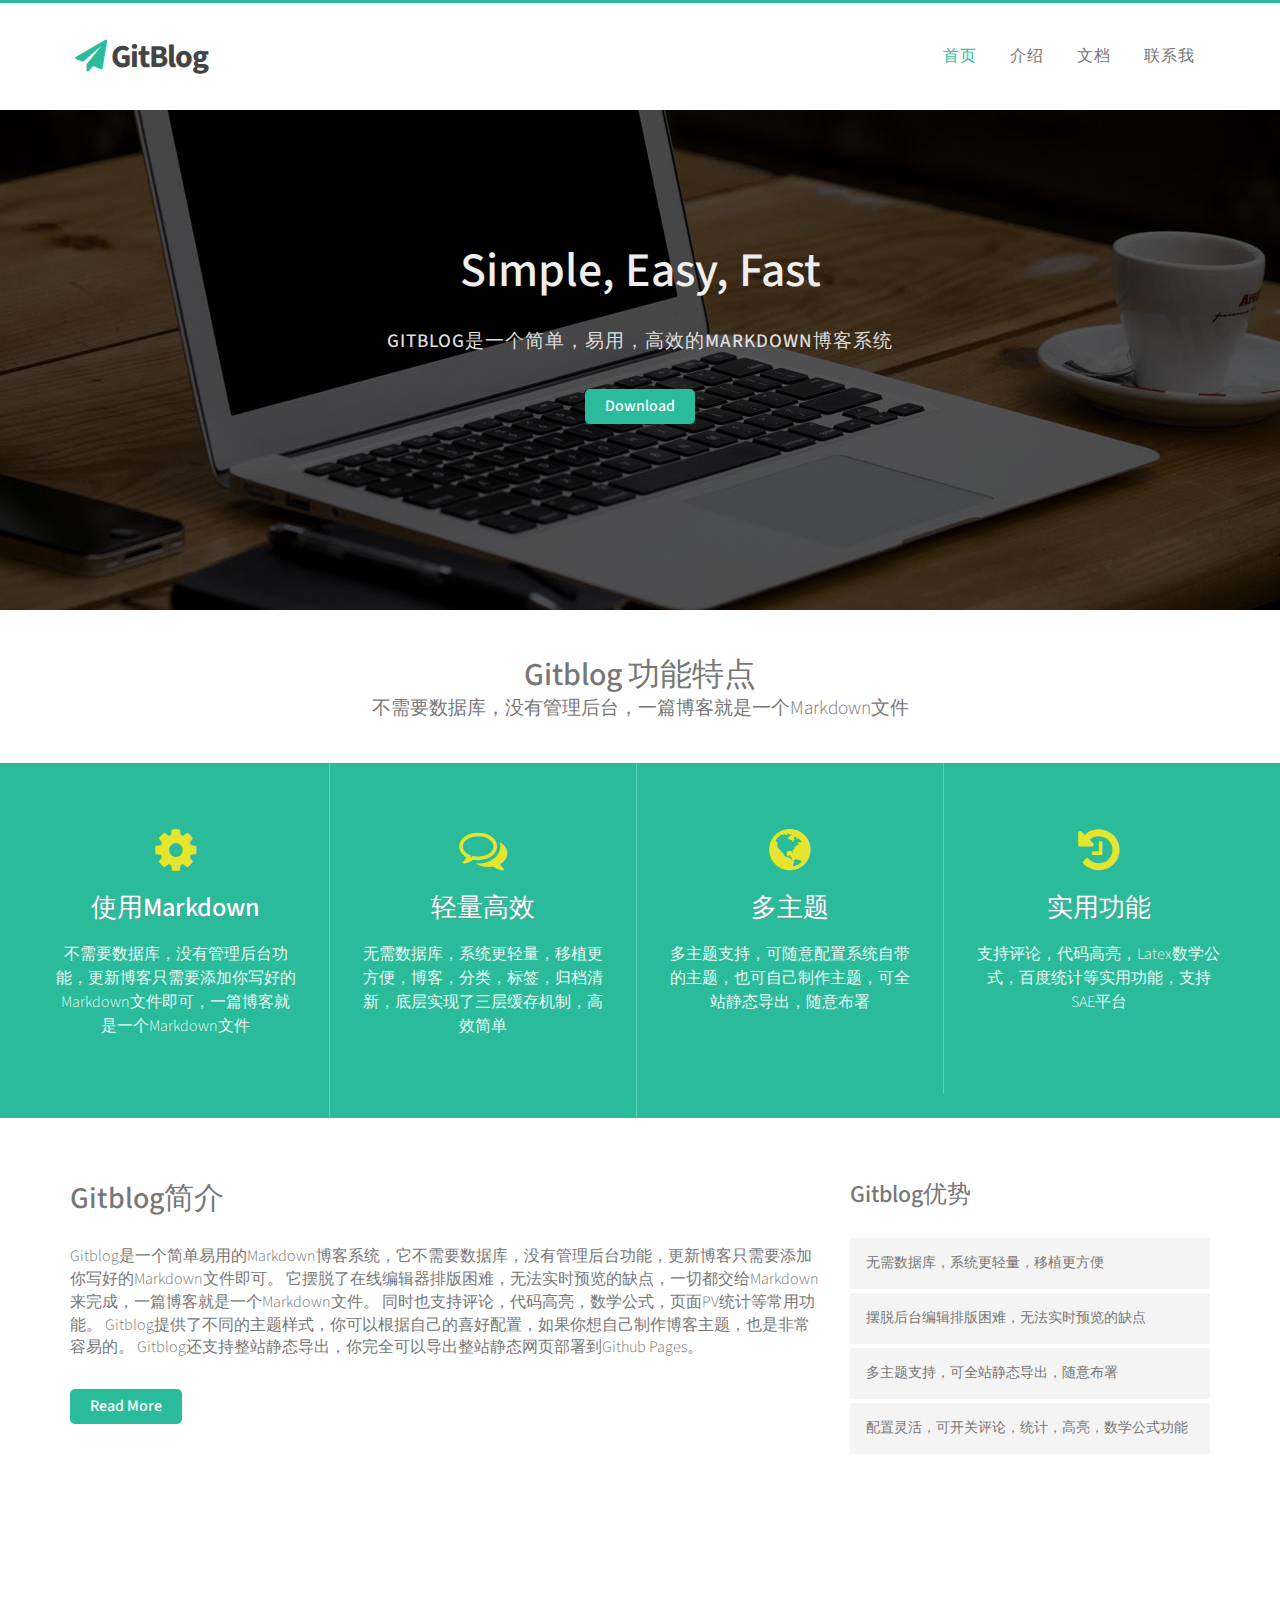
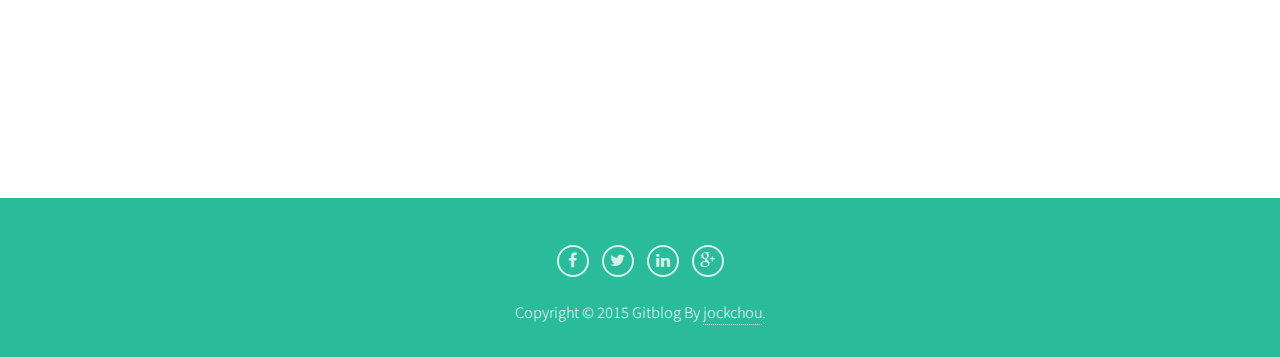
==== index.html @ 912cdc35 "update" ====
<!DOCTYPE html>
<html lang="en">
<head>
    <meta charset="utf-8">
    <meta content="width=device-width, initial-scale=1" name="viewport">
    <title>GitBlog官网</title>
    <meta name="keywords" content="GitBlog官网,GitBlog,Markdown博客,Github博客,markdown写博客">
	<meta name="description" content="Gitblog是一个简单易用的Markdown博客系统，它不需要数据库，没有管理后台功能，更新博客只需要添加你写好的Markdown文件即可。">
    <link href="css/bootstrap.min.css" rel="stylesheet">
    <link href="css/flexslider.css" rel="stylesheet">
    <link href="css/style.css" rel="stylesheet">
    <link href="css/font-awesome.min.css" rel="stylesheet">
    <script src="js/jquery.min.js"></script>
    <script>
    var _hmt = _hmt || [];
    (function() {
      var hm = document.createElement("script");
      hm.src = "//hm.baidu.com/hm.js?732acc76ff6bd41343951a67cbfafe34";
      var s = document.getElementsByTagName("script")[0]; 
      s.parentNode.insertBefore(hm, s);
    })();
    </script>
    <link href="http://fonts.useso.com/css?family=Source+Sans+Pro:200,300,400,600,700,900" rel="stylesheet" type="text/css">
</head>

<body>
    <div class="header">
        <div class="container">
            <a class="navbar-brand" href="index.html"><i class="fa fa-paper-plane"></i> GitBlog</a>

            <div class="menu">
                <a class="toggleMenu" href="#"><img alt="GitBlog" src="images/nav_icon.png"></a>

                <ul class="nav" id="nav">
                    <li class="current">
                        <a href="index.html">首页</a>
                    </li>
                    <li>
                        <a href="about.html">介绍</a>
                    </li>
                    <li>
                        <a href="http://gitblogdoc.sinaapp.com/">文档</a>
                    </li>
                    <li>
                        <a href="contact.html">联系我</a>
                    </li>
                    <li style="list-style: none; display: inline">
                        <div class="clear"></div>
                    </li>
                </ul>
                <script src="js/responsive-nav.js" type="text/javascript"></script>
            </div>
        </div>
    </div>


    <div class="banner text-center">
        <div class="container">
            <div class="banner-info">
                <h1>Simple, Easy, Fast</h1>
                <p>Gitblog是一个简单，易用，高效的Markdown博客系统</p>
                <a class="banner_btn" href="https://github.com/jockchou/gitblog/archive/2.0.1.zip">Download</a>
            </div>
        </div>
    </div>

    <div class="main">
        <div class="content_white">
            <h2>Gitblog 功能特点</h2>
            <p>不需要数据库，没有管理后台，一篇博客就是一个Markdown文件</p>
        </div>


        <div class="featured_content" id="feature">
            <div class="container">
                <div class="row text-center">
                    <div class="col-mg-3 col-xs-3 feature_grid1">
                        <i class="fa fa-cog fa-3x"></i>
                        <h3 class="m_1"><a href="###">使用Markdown</a></h3>

                        <p class="m_2">不需要数据库，没有管理后台功能，更新博客只需要添加你写好的Markdown文件即可，一篇博客就是一个Markdown文件</p>
                    </div>


                    <div class="col-mg-3 col-xs-3 feature_grid1">
                        <i class="fa fa-comments-o fa-3x"></i>
                        <h3 class="m_1"><a href="services.html">轻量高效</a></h3>
                        <p class="m_2">无需数据库，系统更轻量，移植更方便，博客，分类，标签，归档清新，底层实现了三层缓存机制，高效简单</p>
                    </div>


                    <div class="col-md-3 col-xs-3 feature_grid1">
                        <i class="fa fa-globe fa-3x"></i>
                        <h3 class="m_1"><a href="services.html">多主题</a></h3>
                        <p class="m_2">多主题支持，可随意配置系统自带的主题，也可自己制作主题，可全站静态导出，随意布署</p>
                    </div>


                    <div class="col-md-3 col-xs-3 feature_grid2">
                        <i class="fa fa-history fa-3x"></i>
                        <h3 class="m_1"><a href="services.html">实用功能</a></h3>
                        <p class="m_2">支持评论，代码高亮，Latex数学公式，百度统计等实用功能，支持SAE平台</p>
                    </div>
                </div>
            </div>
        </div>

        <div class="about-info">
            <div class="container">
                <div class="row">
                    <div class="col-md-8">
                        <div class="block-heading-two">
                            <h2><span>Gitblog简介</span></h2>
                        </div>

                        <p>
                        Gitblog是一个简单易用的Markdown博客系统，它不需要数据库，没有管理后台功能，更新博客只需要添加你写好的Markdown文件即可。
                        它摆脱了在线编辑器排版困难，无法实时预览的缺点，一切都交给Markdown来完成，一篇博客就是一个Markdown文件。
                        同时也支持评论，代码高亮，数学公式，页面PV统计等常用功能。
                        Gitblog提供了不同的主题样式，你可以根据自己的喜好配置，如果你想自己制作博客主题，也是非常容易的。
                        Gitblog还支持整站静态导出，你完全可以导出整站静态网页部署到Github Pages。</p>
                        <p><a class="banner_btn" href="http://gitblogdoc.sinaapp.com/blog/welcome.html">Read More</a>
                        </p>
                    </div>


                    <div class="col-md-4">
                        <div class="block-heading-two">
                            <h3><span>Gitblog优势</span>
                            </h3>
                        </div>

                        <div class="panel-group" id="accordion-alt3">
                            <div class="panel">
                                <div class="panel-heading">
                                    <h4 class="panel-title">无需数据库，系统更轻量，移植更方便</h4>
                                </div>
                            </div>


                            <div class="panel">
                                <div class="panel-heading">
                                    <h4 class="panel-title">摆脱后台编辑排版困难，无法实时预览的缺点
                                    </h4>
                                </div>
                            </div>


                            <div class="panel">
                                <div class="panel-heading">
                                    <h4 class="panel-title">多主题支持，可全站静态导出，随意布署</h4>
                                </div>
                            </div>


                            <div class="panel">
                                <div class="panel-heading">
                                    <h4 class="panel-title">配置灵活，可开关评论，统计，高亮，数学公式功能</h4>
                                </div>
                            </div>
                        </div>
                    </div>
                </div>
            </div>
        </div>


        <div class="highlight-info">
            <div class="overlay spacer">
                <div class="container">
                    <div class="row text-center">
                    如果在实际使用过程中对Gitblog有新的功能需求，或者在使用Gitblog的过程中发现了Bug，欢迎反馈给我。
                    可以直接在Github上提交，也可以发邮件至164068300@qq.com与我取得联系，我将及时回复。
                    如果你自己制作了漂亮好用的主题，也非常欢迎你提交给我，我会在这里展示你的主题链接。
                    如果你正在使用Gitblog，也可以告诉我，我将也会在这里列出使用者名单。
                    如果你想和其他Gitblog使用者讨论交流，欢迎加入QQ群84692078。
                    </div>
                </div>
            </div>
        </div>

        <div class="footer">
            <div class="footer_bottom">
                <div class="follow-us">
                    <a class="fa fa-facebook social-icon" href="#"></a>
                    <a class="fa fa-twitter social-icon" href="#"></a>
                    <a class="fa fa-linkedin social-icon" href="#"></a>
                    <a class="fa fa-google-plus social-icon" href="#"></a>
                </div>


                <div class="copy">
                    <p>Copyright &copy; 2015 Gitblog By <a href="https://github.com/jockchou">jockchou</a>.</p>
                </div>
            </div>
        </div>
        <script src="js/bootstrap.min.js"></script> <script src="js/jquery.flexslider.js"></script>
    </div>
</body>
</html>
---- css/style.css ----
h4, h5, h6, h1, h2, h3 {
	margin-top: 0;
}
ul, ol {
	margin: 0;
}
p {
	margin: 0;
	font-weight: 300;
}
html, body {
	font-family: 'Source Sans Pro', sans-serif;
	font-size: 100%;
	background-color: #FFF;
	color: #777;
}
body a {
	transition: 0.5s all;
	-webkit-transition: 0.5s all;
	-moz-transition: 0.5s all;
	-o-transition: 0.5s all;
	-ms-transition: 0.5s all;
}
.header {
	background: #fff;
	padding: 2em 0;
	border-top: 3px solid #2ABB9B;
}
.navbar-brand {
	font-size: 32px;
	font-weight: 700;
	color: #444;
	letter-spacing: -1px;
	padding: 5px;
}
.navbar-brand:hover {
	color: #2ABB9B;
}
.navbar-brand .fa {
	color: #2abb9b;
}
.copyrights{text-indent:-9999px;height:0;line-height:0;font-size:0;overflow:hidden;}
.menu {
	float: right;
}
.menu li {
	display: inline-block;
}
.menu li:first-child {
	margin-left: 0;
}
.menu li a {
	display: block;
	font-size: 1em;
	color: #777;
	-webkit-transition: all 0.3s ease;
	-moz-transition: all 0.3s ease;
	-o-transition: all 0.3s ease;
	transition: all 0.3s ease;
	text-transform: uppercase;
	font-weight: 500;
	letter-spacing: 1px;
}
#nav .current a {
	color: #2ABB9B;
	-webkit-transition: all 0.3s ease;
	-moz-transition: all 0.3s ease;
	-o-transition: all 0.3s ease;
	transition: all 0.3s ease;
}
.menu li a:hover, .menu li.active a {
	color: #2ABB9B;
	background: #fff !important;
}
.toggleMenu {
	display: none;
	padding: 4px 5px 0px 5px;
	border-radius: 2em;
	-webkit-border-radius: 2em;
	-moz-border-radius: 2em;
	-o-border-radius: 2em;
}
.nav:before, .nav:after {
	content: " ";
	display: table;
}
.nav:after {
	clear: both;
}
.nav ul {
	list-style: none;
}

@media screen and (max-width:800px) {
.menu {
	margin: 10px 0;
}
.active {
	display: block;
}
.menu li a {
	text-align: left;
	border-radius: 0;
	-webkit-border-radius: 0;
	-moz-border-radius: 0;
	-o-border-radius: 0;
}
.nav {
	list-style: none;
 *zoom: 1;
	width: 95%;
	position: absolute;
	right: 10px;
	background: #051619;
	top: 86px;
	z-index: 9999;
	border: 1px solid #B11D1D;
}
.menu li a span {
	text-align: center;
	top: 15px;
}
.nav li ul {
	width: 100%;
}
.menu ul {
	margin: 0;
}
.nav > li.hover > ul {
	width: 100%;
}
.nav > li {
	float: none;
	display: block;
}
.nav ul {
	display: block;
	width: 100%;
}
.nav > li.hover > ul, .nav li li.hover ul {
	position: static;
}
.nav li a {
	border-top: 1px solid #B11D1D;
	background: #fff;
}
.nav li:first-child a {
	border-top: none;
}
}
.banner {
	background: url(../images/banner.jpg) no-repeat center;
	min-height: 500px;
	width: 100%;
	-webkit-background-size: 100%;
	-moz-background-size: 100%;
	-o-background-size: 100%;
	background-size: 100%;
	-webkit-background-size: cover;
	-moz-background-size: cover;
	-o-background-size: cover;
	background-size: cover;
	padding-bottom: 100px;
}
.banner-info {
	margin-top: 8em;
}
.banner-info h1 {
	font-size: 3em;
	color: #eee;
	line-height: 1.4em;
	margin: 0em;
	font-weight: 500;
}
.banner-info p {
	color: #ddd;
	font-size: 1.2em;
	text-transform: uppercase;
	font-weight: 500;
	letter-spacing: 1px;
	line-height: 1.8em;
	margin-top: 1em;
}
.content_white {
	text-align: center;
	padding: 3em 0;
}
.content_white h2 {
	font-size: 2em;
	font-weight: 500;
}
.content_white p {
	color: #777;
	font-size: 1.2em;
	font-weight: 300;
	line-height: 0.6em;
}
.featured_content {
	background: #2ABB9B;
}
.feature_grid1 {
	width: 23.5%;
	margin-right: 2em;
	border-right: 1px solid #5fccb4;
	padding: 4em 2em 4em 0;
}
.feature_grid2 {
	width: 21%;
	padding: 4em 0;
}
.feature_grid1 .fa, .feature_grid2 .fa {
	color: #e5e52d;
}
h3.m_1 {
	padding: 0.8em 0;
	margin: 0;
}
h3.m_1 a {
	font-size: 1.1em;
	color: #fff;
	text-decoration: none;
	text-shadow: 1px 1px #4ca390;
}
h3.m_1 a:hover {
	color: #e5e52d;
}
p.m_2 {
	color: #e9f8f5;
	font-size: 1em;
	line-height: 1.5em;
	margin-bottom: 1em;
	font-weight: 300;
}
.banner_btn {
	display: inline-block;
	padding: 6px 20px;
	font-size: 1em;
	cursor: pointer;
	background: #2ABB9B;
	color: #fff;
	font-weight: 500;
	text-decoration: none;
	outline: none;
	margin-top: 30px;
	border-radius: 5px;
}
.banner_btn:hover {
	background: #22967c;
	color: #fff;
	text-decoration: none;
}
.feature_btn {
	display: inline-block;
	padding: 6px 20px;
	font-size: 1em;
	cursor: pointer;
	background: #5fccb4;
	color: #fff;
	font-weight: 500;
	text-decoration: none;
	outline: none;
	margin-top: 10px;
	border-radius: 5px;
}
.feature_btn:hover {
	background: #e5e52d;
	color: #555;
	text-decoration: none;
}
.nbs-flexisel-container {
	position: relative;
	max-width: 100%;
}
.nbs-flexisel-ul {
	position: relative;
	width: 9999px;
	margin: 0px;
	padding: 0px;
	list-style-type: none;
	text-align: center;
}
.nbs-flexisel-inner {
	overflow: hidden;
	margin: 3em 0;
}
.nbs-flexisel-item {
	float: left;
	margin: 0px;
	padding: 0px;
	cursor: pointer;
	position: relative;
	line-height: 0px;
	padding-right: 30px;
}
.nbs-flexisel-item > img {
	cursor: pointer;
	position: relative;
}
.nbs-flexisel-nav-left, .nbs-flexisel-nav-right {
	width: 30px;
	height: 30px;
	position: absolute;
	cursor: pointer;
	z-index: 100;
	margin-top: -8.6em;
}
.nbs-flexisel-nav-left {
	left: 32.5em;
	background: url(../images/img-sprite.png) no-repeat -99px -101px;
}
.nbs-flexisel-nav-right {
	right: 35em;
	background: url(../images/img-sprite.png) no-repeat -133px -102px;
}
a:focus {
	outline: 0px;
}
.fa {
	color: #2ABB9B;
}
.footer_bottom {
	padding: 2em 0;
	background: #2ABB9B;
}
.copy {
	text-align: center;
}
.copy p {
	font-size: 1em;
	color: #fff;
}
.copy p a {
	color: #fff;
	border-bottom: 1px dotted;
}
.copy p a:hover {
	color: #e5e52d;
	border-bottom: 1px solid;
	text-decoration: none;
}
.about {
	background: #555;
	margin-bottom: 4em;
	background: url(../images/title-bg.jpg) center no-repeat;
	background-size: cover;
	height: 180px;
}
.title-section {
	position: relative;
	padding-top: 60px;
	padding-right: 0;
	padding-left: 0;
	padding-bottom: 20px;
}
.title-section h1 {
	margin: 0 0 5px 0;
	line-height: 58px;
	font-size: 34px;
	font-weight: 500;
	color: #555;
}
.title-section ul {
	background: none;
	position: relative;
	margin: 0;
	padding: 9px 0 10px 0;
	border-top: 1px solid #597275;
	-webkit-border-radius: 0;
	-moz-border-radius: 0;
	border-radius: 0;
}
.title-section ul li {
	line-height: 18px;
	font-size: 13px;
	color: #5f6775;
}
.title-section ul li a {
	color: #fff;
}
h3.m_2 {
	font-size: 1.7em;
	font-weight: 500;
	color: #666;
	margin-bottom: 1em;
}
.service_box {
	padding-bottom: 50px;
}
.service_box .fa {
	color: #2ABB9B;
}
.service_box h2 {
	font-size: 1.6em;
	color: #5d5f60;
	padding-top: 0.3em;
	padding-right: 0;
	padding-left: 0;
	padding-bottom: 0.5em;
}
.service_box h5 a {
	font-size: 16px;
	color: #555;
	margin-bottom: 1em;
	line-height: 1.5em;
}
.service_box h5 a:hover {
	text-decoration: none;
	color: #e4551d;
}
.service_box p {
	font-size: 1em;
	color: #777;
	margin-bottom: 1.4em;
	line-height: 1.6em;
	text-align: left;
}
.about-info {
	padding: 4em 0;
}
.about-info h2 {
	padding-bottom: 20px;
}
.about-info h3, .about_content h3 {
	padding-bottom: 20px;
}
.about_content {
	padding: 1em 0 4em 0;
}
.about_content img {
	padding: 0 20px 20px 0;
	float: left;
}
.highlight-info {
	background: url(../images/lab.jpg) center fixed;
	background-size: cover;
	color: #fff;
	padding: 6em 0;
}
.highlight-info h4 {
	color: #fff;
	margin: 0.5em 0 0 0;
}
.testimonial-solid {
	padding-top: 50px;
	padding-right: 0;
	padding-left: 0;
	padding-bottom: 70px;
	margin: 0 0 0 0;
	background: #fff;
	text-align: center;
}
.carousel-indicators {
	bottom: -40px;
}
.carousel-indicators li {
	border: 1px solid #ccc;
}
.carousel-indicators .active {
	background-color: #ccc;
	margin-right: 4px;
}
.testimonial-solid h2 {
	font-size: 2em;
	font-weight: 500;
	padding-bottom: 20px;
}
.testimonial-solid p {
	font-size: 1em;
	line-height: 30px;
}
#accordion-alt3 .panel-heading h4 {
	font-size: 14px;
	line-height: 28px;
}
.panel .panel-heading h4 {
	font-weight: 400;
}
.panel-title {
	margin-top: 0;
	margin-bottom: 0;
	font-size: 15px;
	color: inherit;
}
.panel-group .panel {
	margin-bottom: 0;
	border-radius: 2px;
}
.panel {
	margin-bottom: 18px;
	background-color: #F4F4F4;
	border: 1px solid transparent;
	border-radius: 2px;
	-webkit-box-shadow: 0 1px 1px rgba(0,0,0,0.05);
	box-shadow: 0 1px 1px rgba(0,0,0,0.05);
}
#accordion-alt3 .panel-heading h4 a i {
	font-size: 16px;
	line-height: 18px;
	width: 18px;
	height: 18px;
	margin-right: 5px;
	color: #2ABB9B;
	text-align: center;
	border-radius: 50%;
	margin-left: 6px;
}
.follow-us {
	margin-top: 10px;
	margin-bottom: 20px;
	text-align: center;
}
.social-icon {
	padding-top: 6px;
	font-size: 16px;
	text-align: center;
	width: 32px;
	height: 32px;
	border: 2px solid #d5f1eb;
	border-radius: 50%;
	color: #d5f1eb;
	margin: 5px;
}
a.social-icon:hover, a.social-icon:active, a.social-icon:focus {
	text-decoration: none;
	color: #e5e52d;
	border-color: #e5e52d;
}
.contact {
	padding-top: 1em;
	padding-right: 0;
	padding-left: 0;
	padding-bottom: 4em;
}
.contact_top {
	margin-right: 0;
	margin-left: 0;
	margin-bottom: 4em;
}
.contact_details {
	background-color: #f6f6f6;
	padding: 20px;
	border-left: 2px solid #fff;
}
.contact_details h5 {
	font-size: 1.2em;
	font-weight: 500;
	color: #666;
	margin-bottom: 1em;
}
.contact_address, .contact_mail {
	overflow: hidden;
	font-size: 1em;
	color: #777;
	line-height: 1.5em;
}
.contact_bottom h3 {
	font-size: 1.5em;
	font-weight: 500;
	color: #666;
}
.contact_bottom p {
	font-size: 1em;
	line-height: 1.8em;
	color: #888;
	margin: 1em 0;
}
.contact-to input[type="text"] {
	padding: 10px 10px;
	width: 32.5%;
	margin: 10px 0;
	border: 1px solid #E1E2E2;
	color: #999;
	background: #FFF;
	float: left;
	outline: none;
	font-size: 0.85em;
}
.text2 input[type="text"], .text2 textarea {
	width: 99%;
	margin: 10px 0;
	border: 1px solid #E1E2E2;
	color: #999;
	outline: none;
	margin-bottom: 25px;
	height: 150px;
	padding: 10px 10px;
	font-size: 0.85em;
	resize: none;
}
.submit {
	margin-top: 2em;
	display: inline-block;
	padding: 8px 20px;
	font-size: 1em;
	cursor: pointer;
	border: none;
	background: #2ABB9B;
	color: #fff;
	text-decoration: none;
	outline: none;
	-webkit-transition: all 0.3s;
	-moz-transition: all 0.3s;
	transition: all 0.3s;
	-o-transition: all 0.3s;
	border-radius: 5px;
	-webkit-border-radius: 5px;
	-moz-border-radius: 5px;
	-o-border-radius: 5px;
}
.submit:hover {
	text-decoration: none;
	background: #22967c;
	color: #fff;
}

@media (max-width:1024px) {
.feature_grid1 {
	width: 23%;
}
.banner {
	min-height: 450px;
}
.banner-info {
	margin-top: 4em;
}
.nbs-flexisel-nav-right {
	right: 30em;
}
.nbs-flexisel-nav-left {
	left: 29em;
}
.nbs-flexisel-nav-left, .nbs-flexisel-nav-right {
	margin-top: -7.6em;
}
}

@media (max-width:800px) {
.header {
	padding: 1em 0;
}
.feature_grid1 {
	width: 100%;
	padding: 4em 0em 0em 0;
}
.banner-info h1 {
	font-size: 2em;
}
.banner {
	min-height: 400px;
}
.feature_grid2 {
	width: 100%;
}
.nbs-flexisel-nav-right {
	right: 23em;
}
.nbs-flexisel-nav-left {
	left: 22em;
}
.banner-info p {
	font-size: 0.85em;
}
.toggleMenu {
	padding: 0;
}
.service_box {
	margin-bottom: 2em;
}
.contact_details {
	margin-bottom: 2em;
}
.contact-to input[type="text"] {
	width: 32%;
}
}

@media (max-width:640px) {
.content_white p {
	font-size: 1.3em;
}
.nbs-flexisel-nav-left {
	left: 18.5em;
}
.nbs-flexisel-nav-right {
	right: 18.5em;
}
.nbs-flexisel-nav-left, .nbs-flexisel-nav-right {
	margin-top: -5.8em;
}
.service_box h2 {
	margin-bottom: 0.5em;
}
}

@media (max-width:480px) {
.banner {
	min-height: 250px;
}
.banner-info h1 {
	font-size: 1.5em;
}
.banner-info p {
	font-size: 0.8125em;
}
.banner-info {
	margin-top: 2em;
}
.header {
	padding: 0.5em 0;
}
.content_white h2 {
	font-size: 1.5em;
}
.content_white p {
	font-size: 1em;
}
.nbs-flexisel-nav-right {
	right: 13.5em;
}
.nbs-flexisel-nav-left {
	left: 13.5em;
}
.contact-to input[type="text"] {
	width: 31%;
}
.nav {
	top: 70px;
}
.nbs-flexisel-nav-left, .nbs-flexisel-nav-right {
	margin-top: -5em;
}
}

@media (max-width:320px) {
.banner-info h1 {
	font-size: 1.2em;
}
.banner-info p {
	font-size: 12px;
}
.banner {
	min-height: 150px;
}
.content_white p {
	font-size: 0.95em;
	line-height: 1em;
	padding: 0 10px;
}
.content_white h2 {
	font-size: 1.3em;
}
.nbs-flexisel-nav-right {
	right: 8.5em;
}
.nbs-flexisel-nav-left {
	left: 8.5em;
}
.nbs-flexisel-nav-left, .nbs-flexisel-nav-right {
	margin-top: -4.2em;
}
h3.m_1 {
	padding: 0.5em 0;
}
.contact-to input[type="text"] {
	width: 99%;
}
input.text {
	margin-left: 0 !important;
}
}
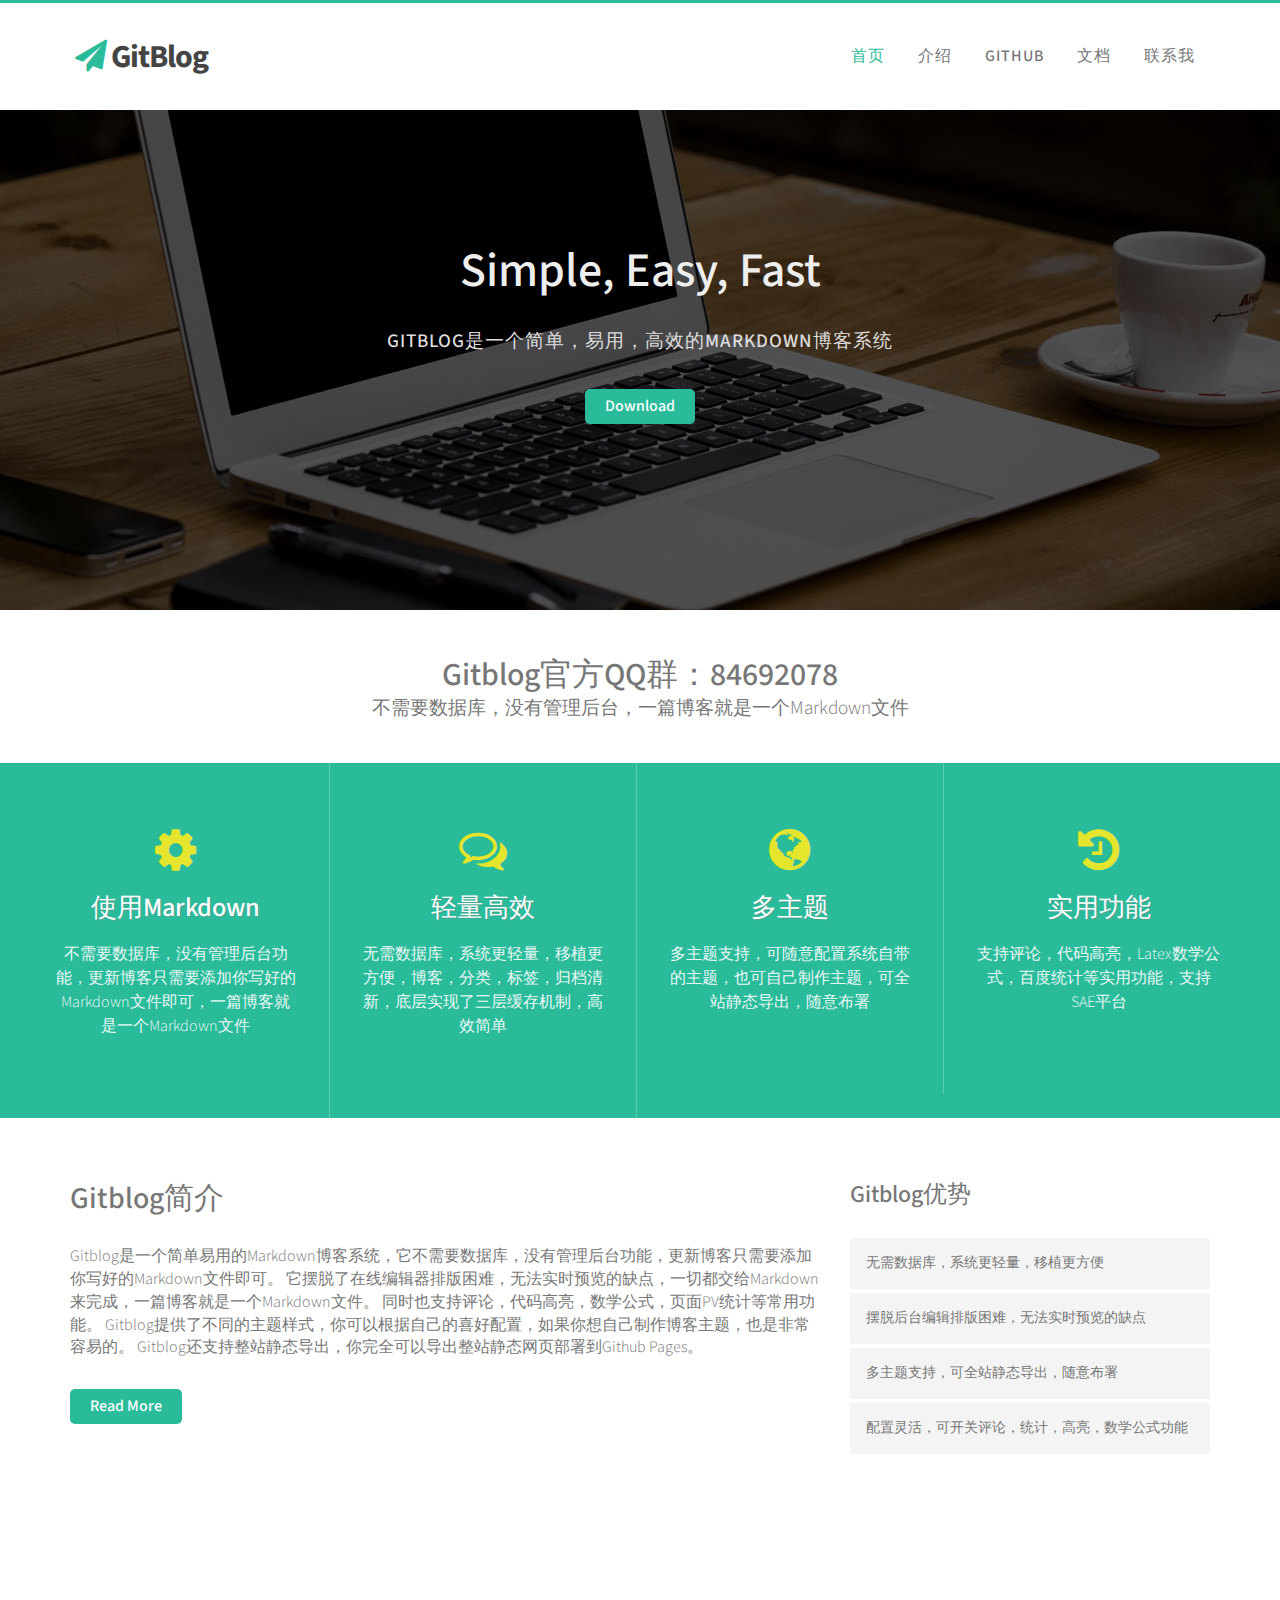
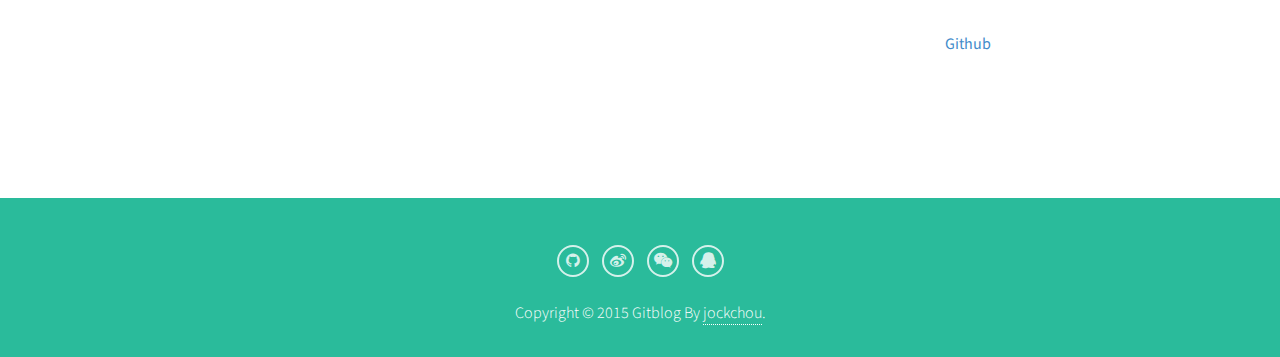
==== commit b1fddb3b: "update" ====
--- a/index.html
+++ b/index.html
@@ -26,7 +26,7 @@
 <body>
     <div class="header">
         <div class="container">
-            <a class="navbar-brand" href="index.html"><i class="fa fa-paper-plane"></i> GitBlog</a>
+            <a class="navbar-brand" href="/"><i class="fa fa-paper-plane"></i> GitBlog</a>
 
             <div class="menu">
                 <a class="toggleMenu" href="#"><img alt="GitBlog" src="images/nav_icon.png"></a>
@@ -39,7 +39,10 @@
                         <a href="about.html">介绍</a>
                     </li>
                     <li>
-                        <a href="http://gitblogdoc.sinaapp.com/">文档</a>
+                        <a target="_blank" href="https://github.com/jockchou/gitblog">Github</a>
+                    </li>
+                    <li>
+                        <a target="_blank" href="http://gitblogdoc.sinaapp.com/">文档</a>
                     </li>
                     <li>
                         <a href="contact.html">联系我</a>
@@ -66,7 +69,7 @@
 
     <div class="main">
         <div class="content_white">
-            <h2>Gitblog 功能特点</h2>
+            <h2>Gitblog官方QQ群：84692078</h2>
             <p>不需要数据库，没有管理后台，一篇博客就是一个Markdown文件</p>
         </div>
 
@@ -170,7 +173,7 @@
                 <div class="container">
                     <div class="row text-center">
                     如果在实际使用过程中对Gitblog有新的功能需求，或者在使用Gitblog的过程中发现了Bug，欢迎反馈给我。
-                    可以直接在Github上提交，也可以发邮件至164068300@qq.com与我取得联系，我将及时回复。
+                    可以直接在<a target="_blank" href="https://github.com/jockchou/gitblog">Github</a>上提交，也可以发邮件至164068300@qq.com与我取得联系，我将及时回复。
                     如果你自己制作了漂亮好用的主题，也非常欢迎你提交给我，我会在这里展示你的主题链接。
                     如果你正在使用Gitblog，也可以告诉我，我将也会在这里列出使用者名单。
                     如果你想和其他Gitblog使用者讨论交流，欢迎加入QQ群84692078。
@@ -182,10 +185,10 @@
         <div class="footer">
             <div class="footer_bottom">
                 <div class="follow-us">
-                    <a class="fa fa-facebook social-icon" href="#"></a>
-                    <a class="fa fa-twitter social-icon" href="#"></a>
-                    <a class="fa fa-linkedin social-icon" href="#"></a>
-                    <a class="fa fa-google-plus social-icon" href="#"></a>
+                    <a class="fa fa-github social-icon" href="https://github.com/jockchou"></a>
+                    <a class="fa fa-weibo social-icon" href="http://weibo.com/2558456121"></a>
+                    <a class="fa fa-weixin social-icon" href="http://gitblog.cn/images/weixin.jpg"></a>
+                    <a class="fa fa-qq social-icon" href="http://qm.qq.com/cgi-bin/qm/qr?k=g7OIRJ9j0ZyD8XfHgUqvp3Uf-22zUIbF&auth=00e8e9b12fc9f2dab9d97b19a35f3e25116896a0a87c7669890beef1e686dfa33a2fca382838a4fb"></a>
                 </div>
 
 
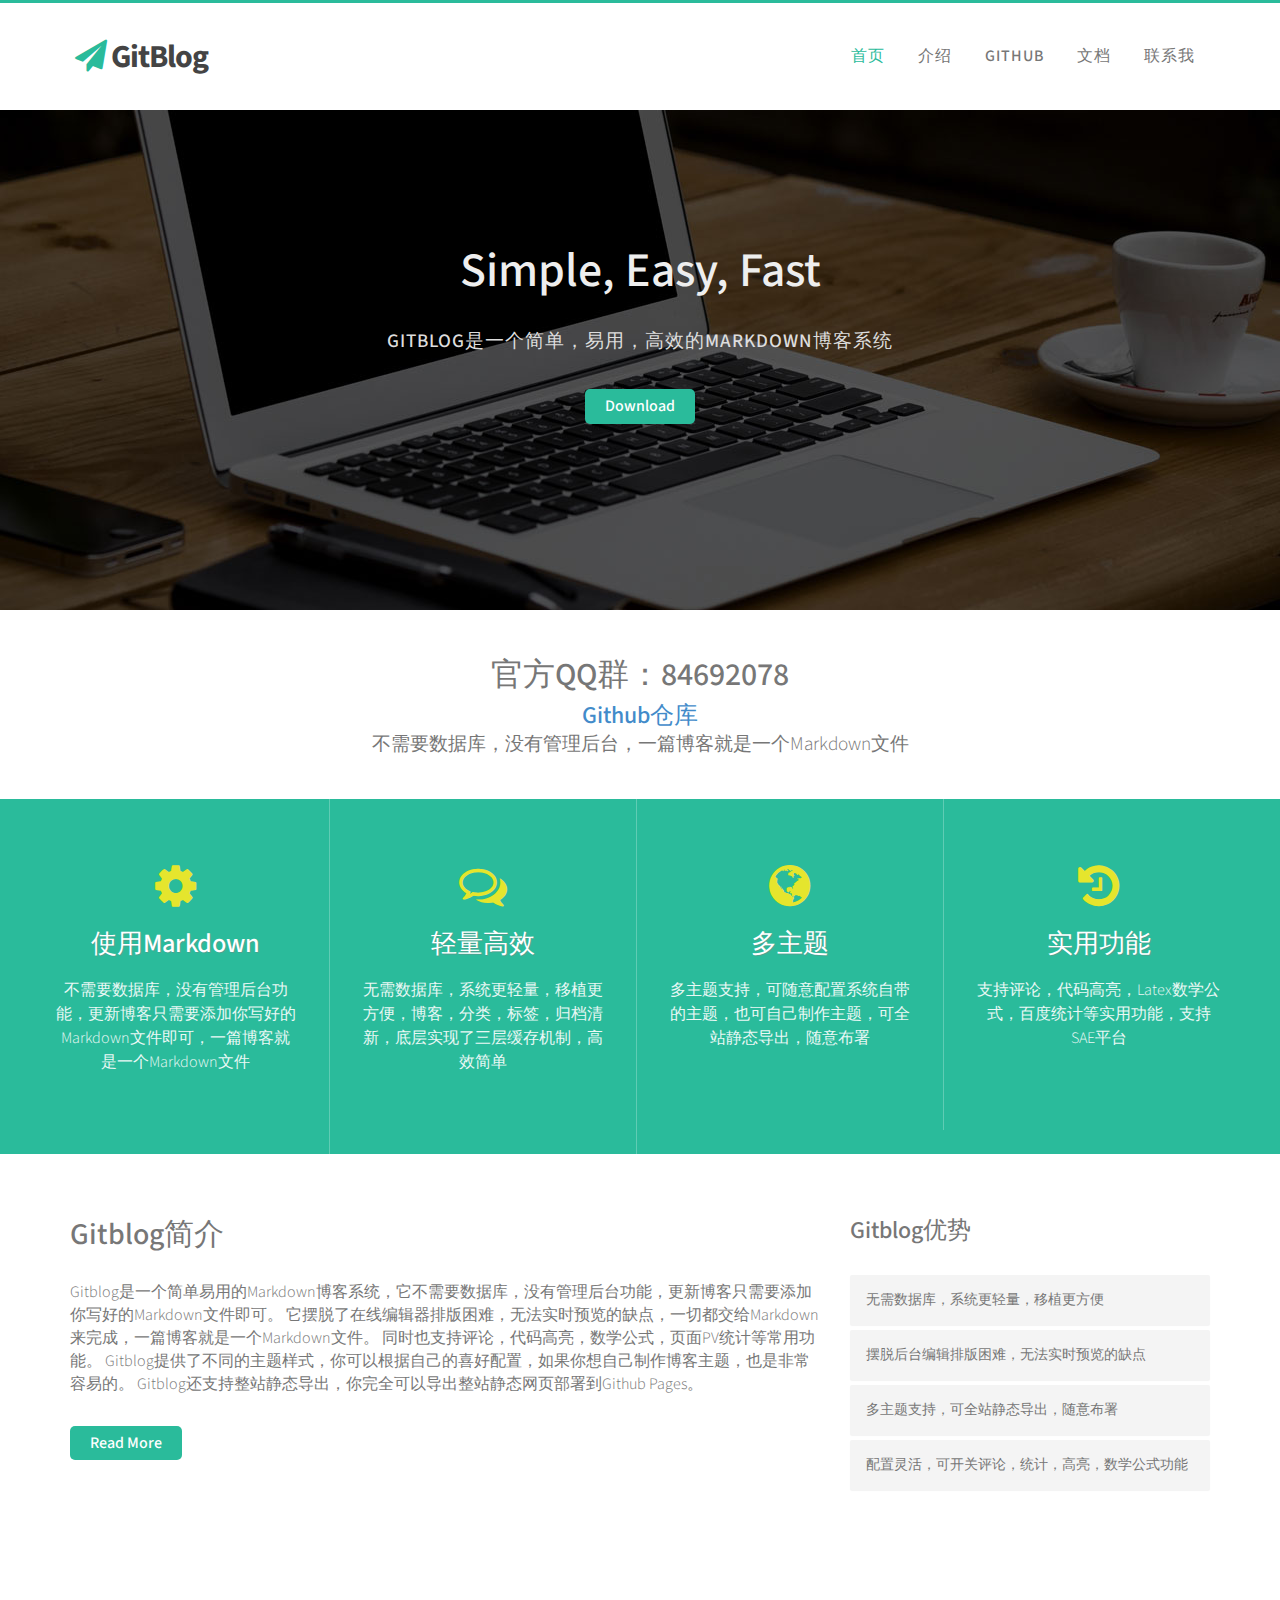
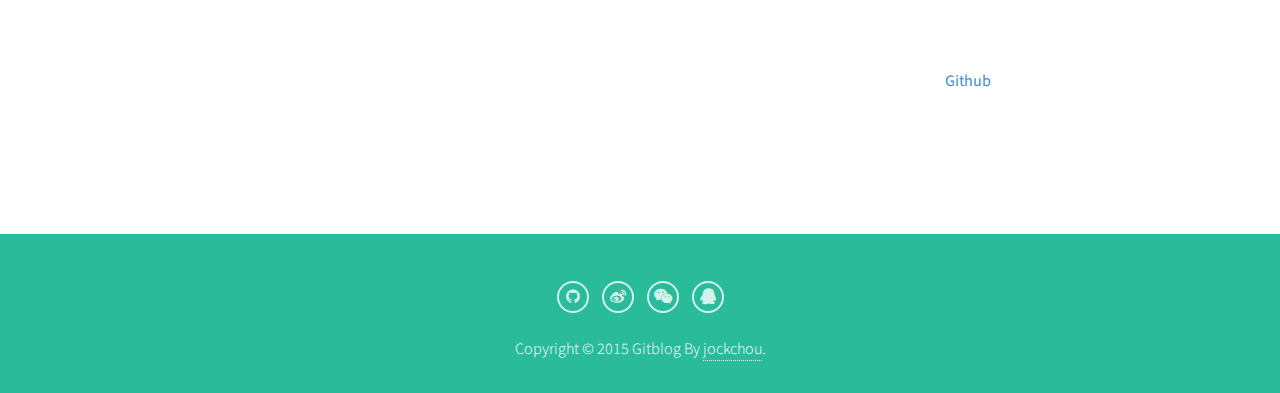
==== commit 1ad33cf7: "update" ====
--- a/index.html
+++ b/index.html
@@ -69,7 +69,8 @@
 
     <div class="main">
         <div class="content_white">
-            <h2>Gitblog官方QQ群：84692078</h2>
+            <h2>官方QQ群：84692078</h2>
+            <h3><a target="_blank" href="https://github.com/jockchou/gitblog">Github仓库</a></h3>
             <p>不需要数据库，没有管理后台，一篇博客就是一个Markdown文件</p>
         </div>
 
@@ -79,7 +80,7 @@
                 <div class="row text-center">
                     <div class="col-mg-3 col-xs-3 feature_grid1">
                         <i class="fa fa-cog fa-3x"></i>
-                        <h3 class="m_1"><a href="###">使用Markdown</a></h3>
+                        <h3 class="m_1"><a href="https://github.com/jockchou/gitblog">使用Markdown</a></h3>
 
                         <p class="m_2">不需要数据库，没有管理后台功能，更新博客只需要添加你写好的Markdown文件即可，一篇博客就是一个Markdown文件</p>
                     </div>
@@ -87,21 +88,21 @@
 
                     <div class="col-mg-3 col-xs-3 feature_grid1">
                         <i class="fa fa-comments-o fa-3x"></i>
-                        <h3 class="m_1"><a href="services.html">轻量高效</a></h3>
+                        <h3 class="m_1"><a href="https://github.com/jockchou/gitblog">轻量高效</a></h3>
                         <p class="m_2">无需数据库，系统更轻量，移植更方便，博客，分类，标签，归档清新，底层实现了三层缓存机制，高效简单</p>
                     </div>
 
 
                     <div class="col-md-3 col-xs-3 feature_grid1">
                         <i class="fa fa-globe fa-3x"></i>
-                        <h3 class="m_1"><a href="services.html">多主题</a></h3>
+                        <h3 class="m_1"><a href="https://github.com/jockchou/gitblog">多主题</a></h3>
                         <p class="m_2">多主题支持，可随意配置系统自带的主题，也可自己制作主题，可全站静态导出，随意布署</p>
                     </div>
 
 
                     <div class="col-md-3 col-xs-3 feature_grid2">
                         <i class="fa fa-history fa-3x"></i>
-                        <h3 class="m_1"><a href="services.html">实用功能</a></h3>
+                        <h3 class="m_1"><a href="https://github.com/jockchou/gitblog">实用功能</a></h3>
                         <p class="m_2">支持评论，代码高亮，Latex数学公式，百度统计等实用功能，支持SAE平台</p>
                     </div>
                 </div>
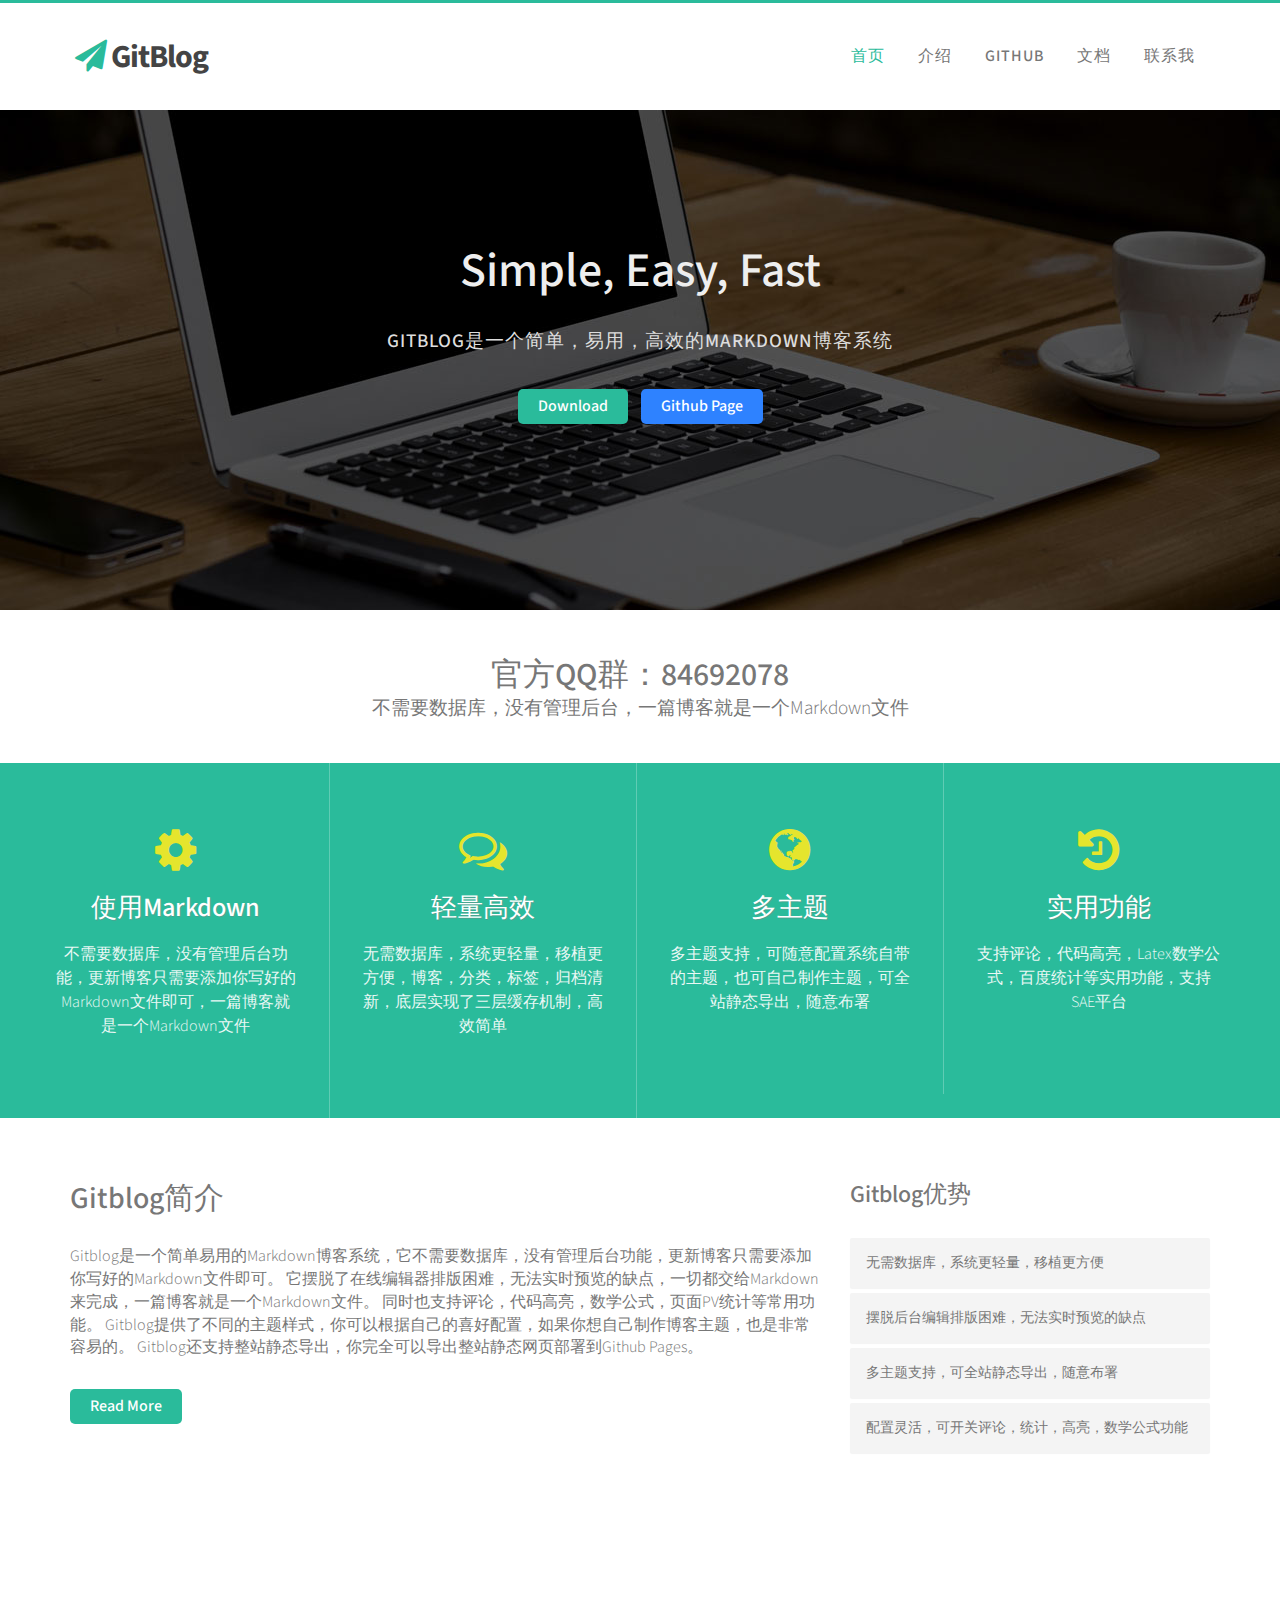
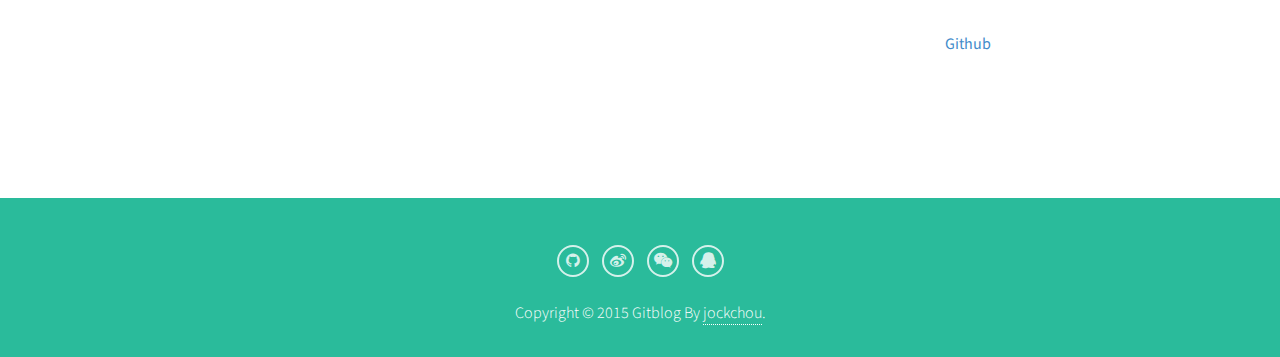
==== commit 435f2289: "update" ====
--- a/index.html
+++ b/index.html
@@ -63,6 +63,7 @@
                 <h1>Simple, Easy, Fast</h1>
                 <p>Gitblog是一个简单，易用，高效的Markdown博客系统</p>
                 <a class="banner_btn" href="https://github.com/jockchou/gitblog/archive/2.0.1.zip">Download</a>
+                <a class="banner_btn banner_btn2" href="https://github.com/jockchou/gitblog">Github Page</a>
             </div>
         </div>
     </div>
@@ -70,7 +71,6 @@
     <div class="main">
         <div class="content_white">
             <h2>官方QQ群：84692078</h2>
-            <h3><a target="_blank" href="https://github.com/jockchou/gitblog">Github仓库</a></h3>
             <p>不需要数据库，没有管理后台，一篇博客就是一个Markdown文件</p>
         </div>
 
--- a/css/style.css
+++ b/css/style.css
@@ -244,6 +244,11 @@
 	margin-top: 30px;
 	border-radius: 5px;
 }
+
+.banner_btn2 {
+	margin-left:10px;
+    background:#2e82ff;
+}
 .banner_btn:hover {
 	background: #22967c;
 	color: #fff;
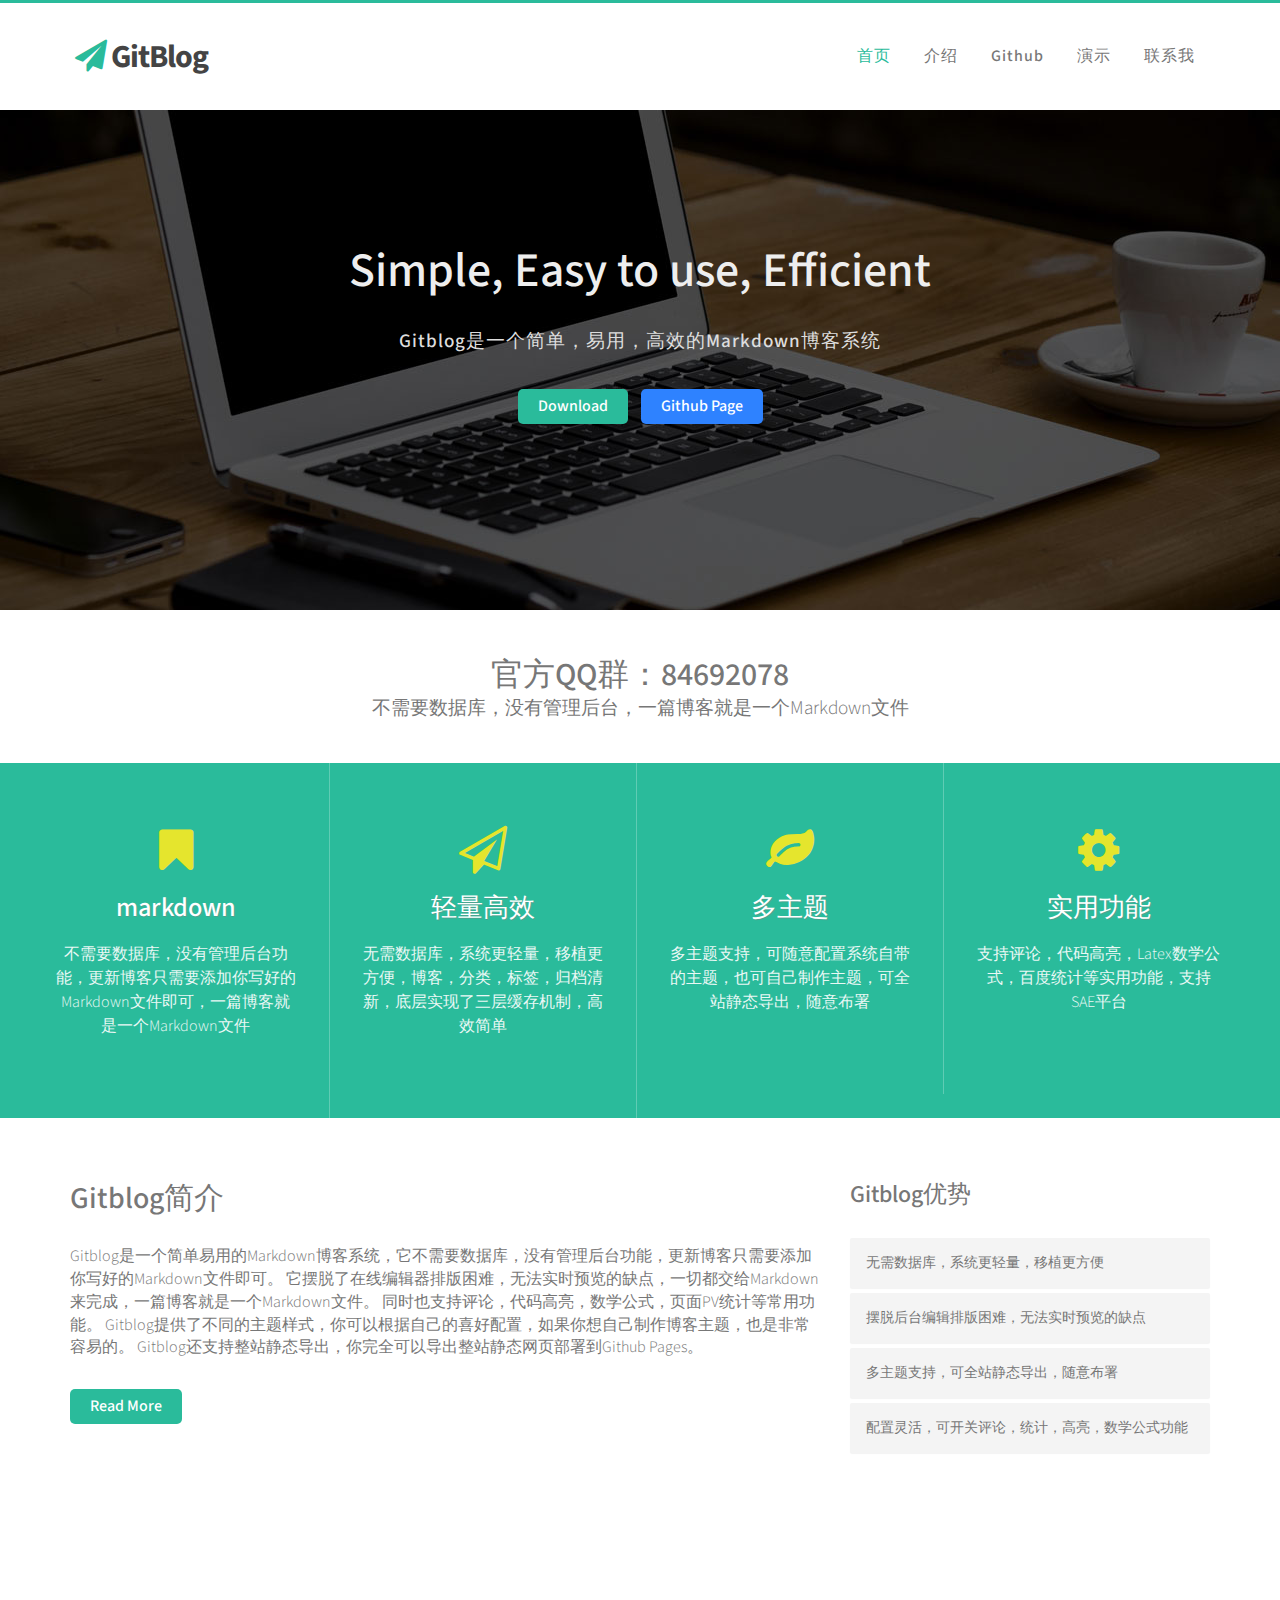
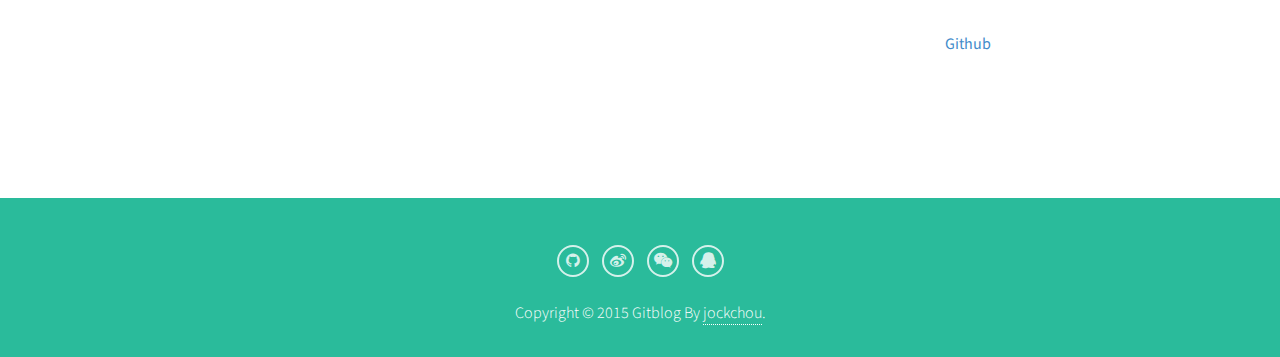
==== commit 335c9801: "update" ====
--- a/index.html
+++ b/index.html
@@ -42,7 +42,7 @@
                         <a target="_blank" href="https://github.com/jockchou/gitblog">Github</a>
                     </li>
                     <li>
-                        <a target="_blank" href="http://gitblogdoc.sinaapp.com/">文档</a>
+                        <a target="_blank" href="http://gitblogdoc.sinaapp.com/">演示</a>
                     </li>
                     <li>
                         <a href="contact.html">联系我</a>
@@ -60,10 +60,10 @@
     <div class="banner text-center">
         <div class="container">
             <div class="banner-info">
-                <h1>Simple, Easy, Fast</h1>
+                <h1>Simple, Easy to use, Efficient</h1>
                 <p>Gitblog是一个简单，易用，高效的Markdown博客系统</p>
-                <a class="banner_btn" href="https://github.com/jockchou/gitblog/archive/2.0.1.zip">Download</a>
-                <a class="banner_btn banner_btn2" href="https://github.com/jockchou/gitblog">Github Page</a>
+                <a class="banner_btn" href="https://github.com/jockchou/gitblog/archive/v2.0.2.zip">Download</a>
+                <a class="banner_btn banner_btn2" target="_blank" href="https://github.com/jockchou/gitblog">Github Page</a>
             </div>
         </div>
     </div>
@@ -79,29 +79,29 @@
             <div class="container">
                 <div class="row text-center">
                     <div class="col-mg-3 col-xs-3 feature_grid1">
-                        <i class="fa fa-cog fa-3x"></i>
-                        <h3 class="m_1"><a href="https://github.com/jockchou/gitblog">使用Markdown</a></h3>
+                        <i class="fa fa-bookmark fa-3x"></i>
+                        <h3 class="m_1"><a href="https://github.com/jockchou/gitblog">markdown</a></h3>
 
                         <p class="m_2">不需要数据库，没有管理后台功能，更新博客只需要添加你写好的Markdown文件即可，一篇博客就是一个Markdown文件</p>
                     </div>
 
 
                     <div class="col-mg-3 col-xs-3 feature_grid1">
-                        <i class="fa fa-comments-o fa-3x"></i>
+                        <i class="fa fa-paper-plane-o fa-3x"></i>
                         <h3 class="m_1"><a href="https://github.com/jockchou/gitblog">轻量高效</a></h3>
                         <p class="m_2">无需数据库，系统更轻量，移植更方便，博客，分类，标签，归档清新，底层实现了三层缓存机制，高效简单</p>
                     </div>
 
 
                     <div class="col-md-3 col-xs-3 feature_grid1">
-                        <i class="fa fa-globe fa-3x"></i>
+                        <i class="fa fa-leaf fa-3x"></i>
                         <h3 class="m_1"><a href="https://github.com/jockchou/gitblog">多主题</a></h3>
                         <p class="m_2">多主题支持，可随意配置系统自带的主题，也可自己制作主题，可全站静态导出，随意布署</p>
                     </div>
 
 
                     <div class="col-md-3 col-xs-3 feature_grid2">
-                        <i class="fa fa-history fa-3x"></i>
+                        <i class="fa fa-cog fa-3x"></i>
                         <h3 class="m_1"><a href="https://github.com/jockchou/gitblog">实用功能</a></h3>
                         <p class="m_2">支持评论，代码高亮，Latex数学公式，百度统计等实用功能，支持SAE平台</p>
                     </div>
--- a/css/style.css
+++ b/css/style.css
@@ -57,7 +57,7 @@
 	-moz-transition: all 0.3s ease;
 	-o-transition: all 0.3s ease;
 	transition: all 0.3s ease;
-	text-transform: uppercase;
+	/*text-transform: uppercase;*/
 	font-weight: 500;
 	letter-spacing: 1px;
 }
@@ -175,7 +175,7 @@
 .banner-info p {
 	color: #ddd;
 	font-size: 1.2em;
-	text-transform: uppercase;
+	/*text-transform: uppercase;*/
 	font-weight: 500;
 	letter-spacing: 1px;
 	line-height: 1.8em;
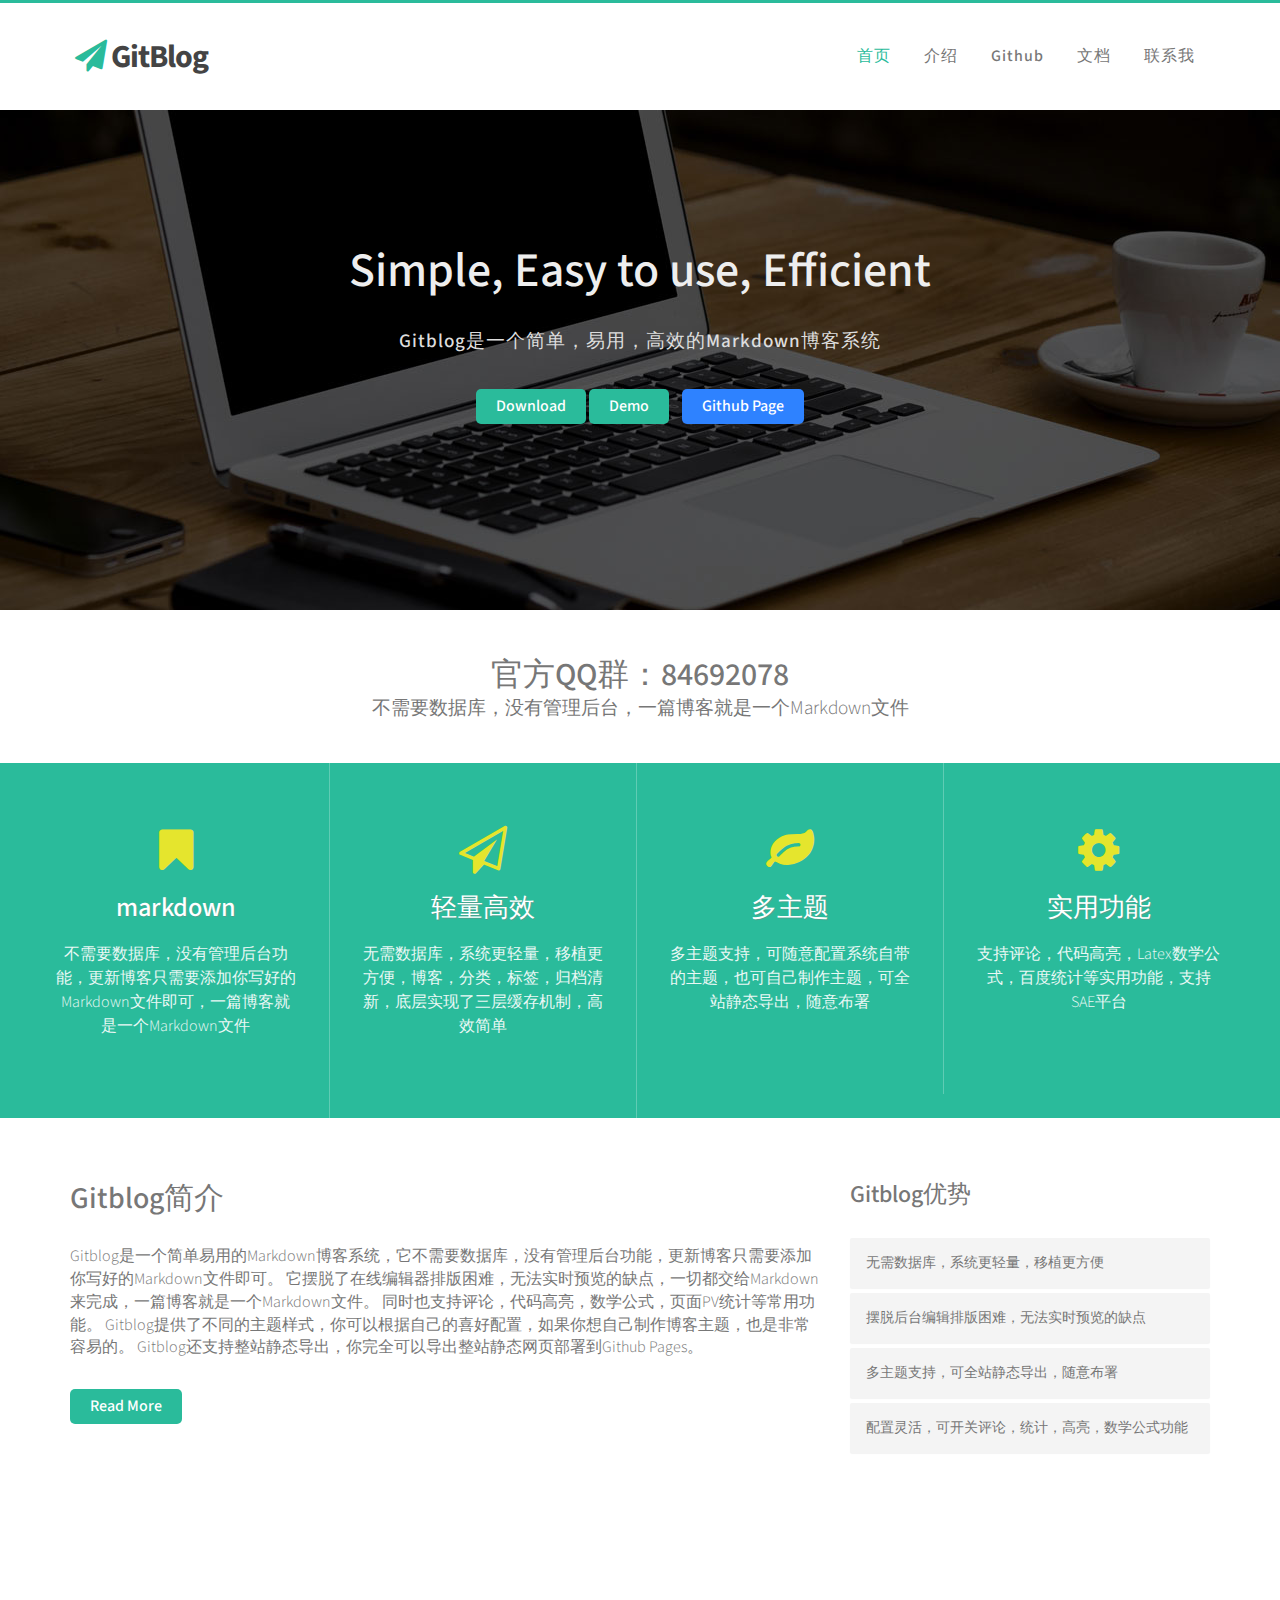
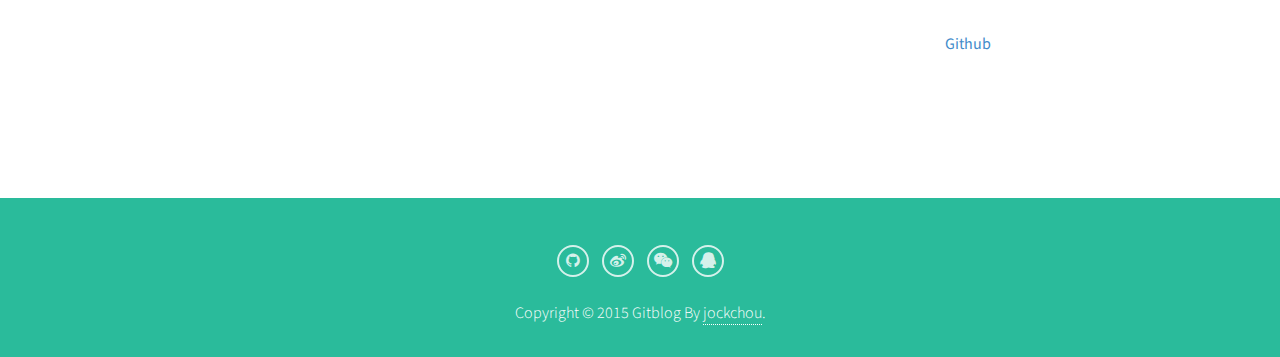
==== commit 421dd1c5: "update" ====
--- a/index.html
+++ b/index.html
@@ -42,7 +42,7 @@
                         <a target="_blank" href="https://github.com/jockchou/gitblog">Github</a>
                     </li>
                     <li>
-                        <a target="_blank" href="http://gitblogdoc.sinaapp.com/">演示</a>
+                        <a target="_blank" href="http://gitblogdoc.sinaapp.com/">文档</a>
                     </li>
                     <li>
                         <a href="contact.html">联系我</a>
@@ -62,7 +62,8 @@
             <div class="banner-info">
                 <h1>Simple, Easy to use, Efficient</h1>
                 <p>Gitblog是一个简单，易用，高效的Markdown博客系统</p>
-                <a class="banner_btn" href="https://github.com/jockchou/gitblog/archive/v2.0.2.zip">Download</a>
+                <a class="banner_btn" href="https://github.com/jockchou/gitblog/archive/v2.1.zip">Download</a>
+                <a class="banner_btn banner_btn3" target="_blank" href="http://gitblogdoc.sinaapp.com/">Demo</a>
                 <a class="banner_btn banner_btn2" target="_blank" href="https://github.com/jockchou/gitblog">Github Page</a>
             </div>
         </div>
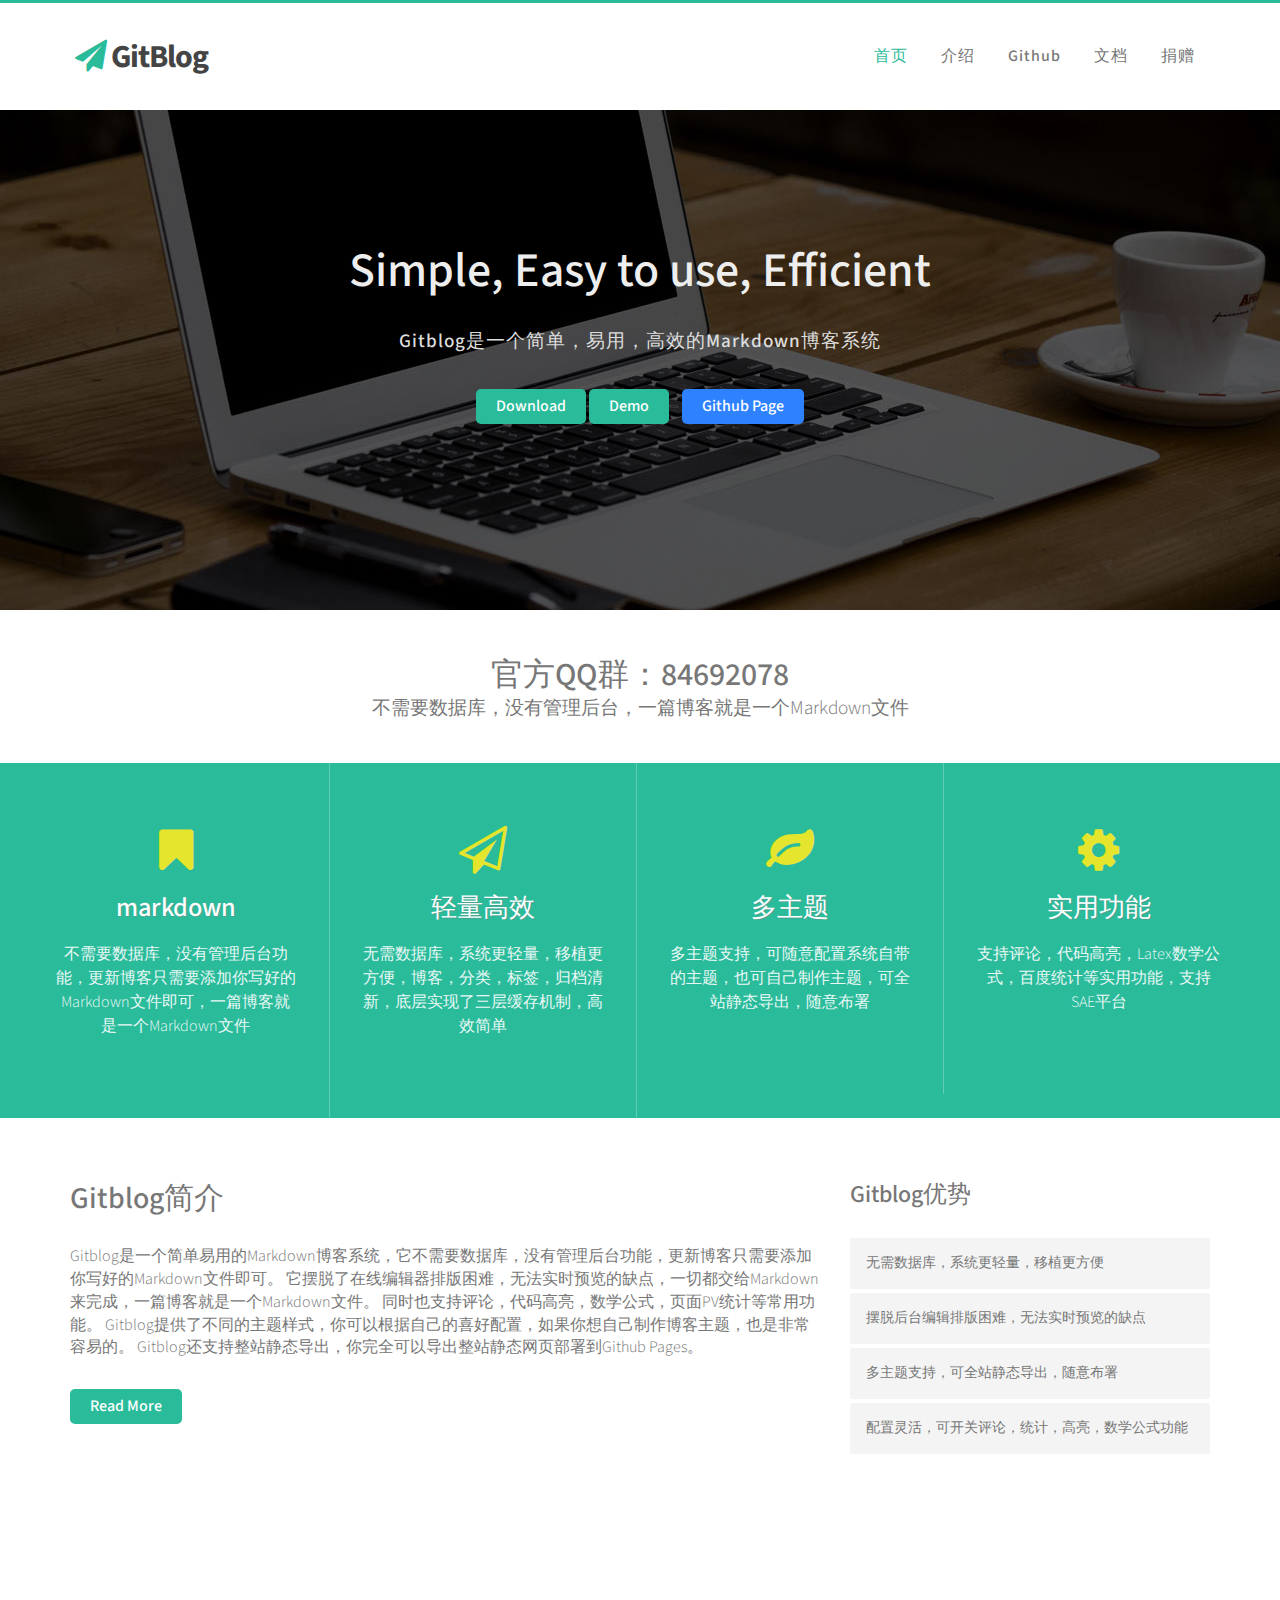
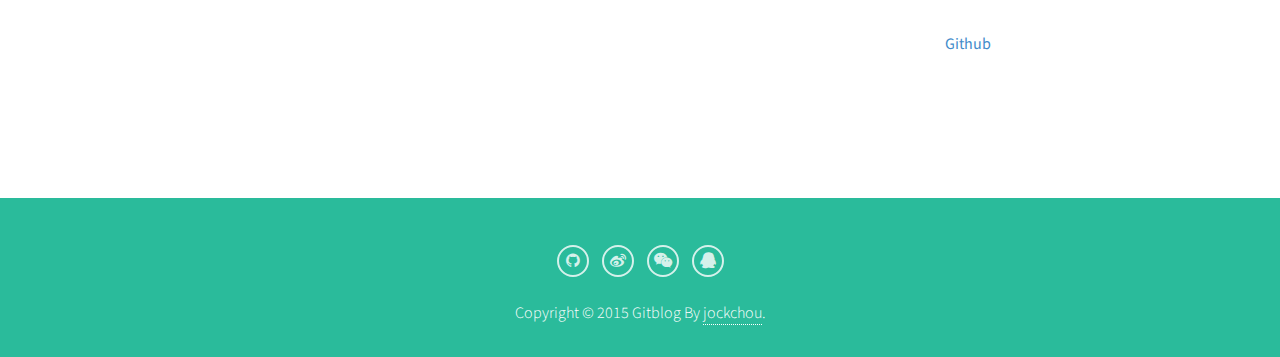
==== commit bdbdcda8: "update" ====
--- a/index.html
+++ b/index.html
@@ -42,10 +42,10 @@
                         <a target="_blank" href="https://github.com/jockchou/gitblog">Github</a>
                     </li>
                     <li>
-                        <a target="_blank" href="http://gitblogdoc.sinaapp.com/">文档</a>
-                    </li>
-                    <li>
-                        <a href="contact.html">联系我</a>
+                        <a target="_blank" href="http://gitblogdoc.gitblog.cn/">文档</a>
+                    </li>
+                    <li>
+                        <a href="contact.html">捐赠</a>
                     </li>
                     <li style="list-style: none; display: inline">
                         <div class="clear"></div>
@@ -62,8 +62,8 @@
             <div class="banner-info">
                 <h1>Simple, Easy to use, Efficient</h1>
                 <p>Gitblog是一个简单，易用，高效的Markdown博客系统</p>
-                <a class="banner_btn" href="https://github.com/jockchou/gitblog/archive/v2.1.zip">Download</a>
-                <a class="banner_btn banner_btn3" target="_blank" href="http://gitblogdoc.sinaapp.com/">Demo</a>
+                <a class="banner_btn" href="https://github.com/jockchou/gitblog/archive/v2.1.2.zip">Download</a>
+                <a class="banner_btn banner_btn3" target="_blank" href="http://gitblogdoc.gitblog.cn/">Demo</a>
                 <a class="banner_btn banner_btn2" target="_blank" href="https://github.com/jockchou/gitblog">Github Page</a>
             </div>
         </div>
